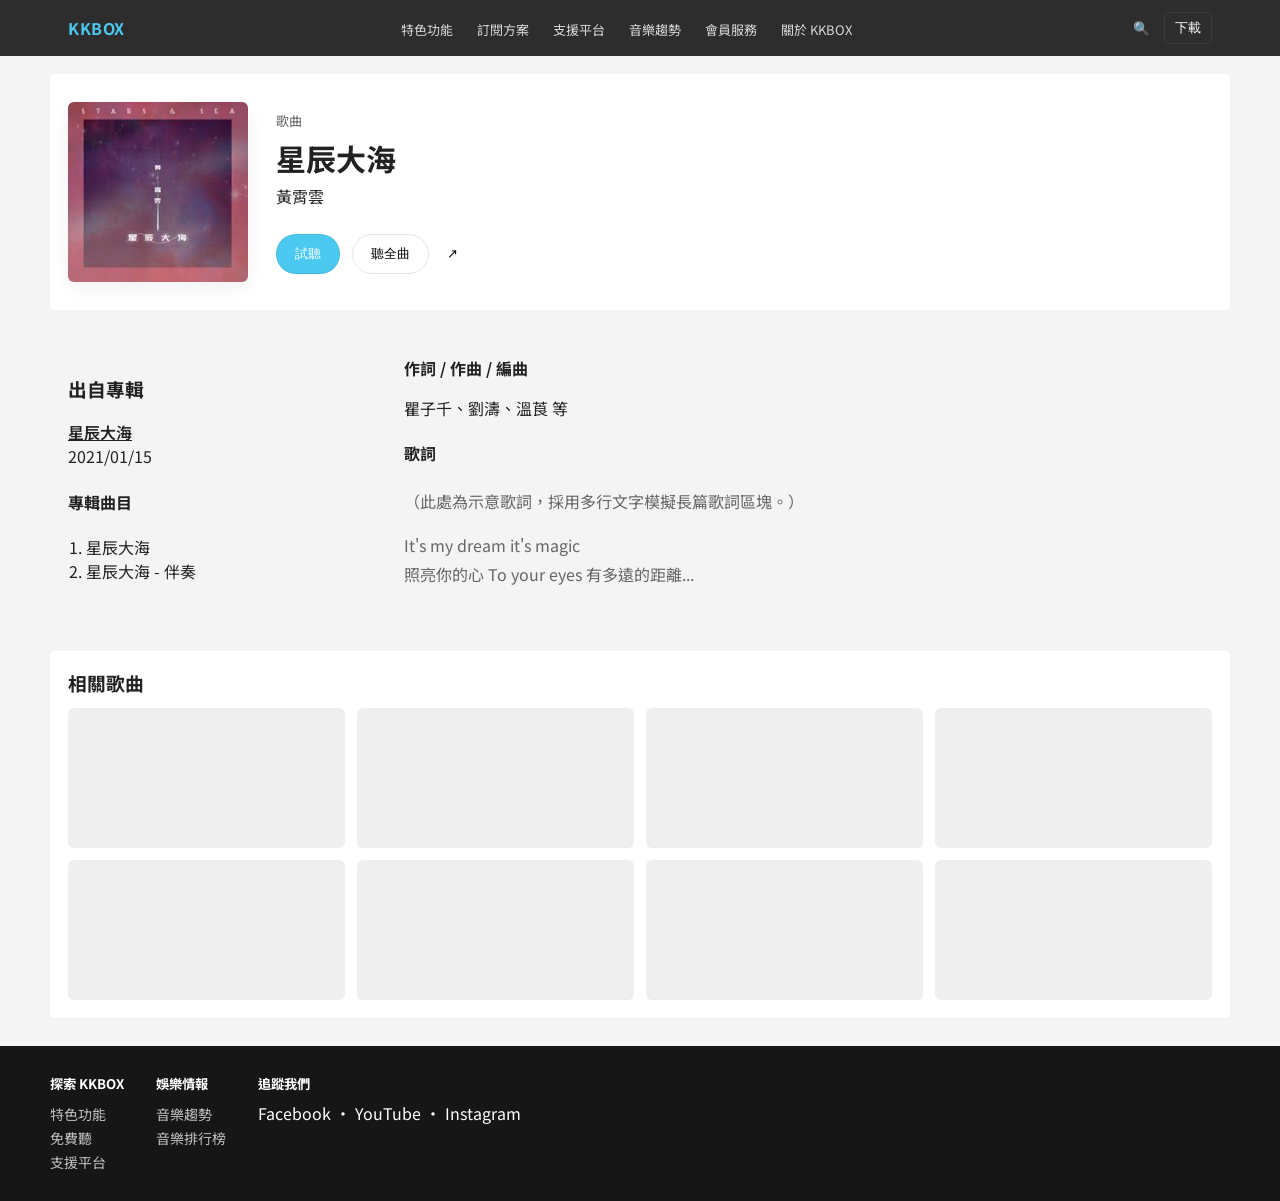
==== index.html @ 29dc39b8 "Initial commit: KKBOX clone wireframe" ====
<!doctype html>
<html lang="zh-Hant">
  <head>
    <meta charset="utf-8" />
    <meta name="viewport" content="width=device-width,initial-scale=1" />
    <title>KKBOX — 星辰大海 (Clone)</title>
    <link rel="preconnect" href="https://fonts.gstatic.com" crossorigin>
    <link href="https://fonts.googleapis.com/css2?family=Noto+Sans+TC:wght@400;500;700&display=swap" rel="stylesheet">
    <link rel="stylesheet" href="styles.css">
  </head>
  <body>
    <header class="site-header">
      <div class="container header-inner">
        <div class="brand">KKBOX</div>
        <nav class="main-nav">
          <a href="#">特色功能</a>
          <a href="#">訂閱方案</a>
          <a href="#">支援平台</a>
          <a href="#">音樂趨勢</a>
          <a href="#">會員服務</a>
          <a href="#">關於 KKBOX</a>
        </nav>
        <div class="header-actions">
          <button id="searchBtn" class="icon">🔍</button>
          <button class="download">下載</button>
        </div>
      </div>
    </header>

    <main class="container">
      <section class="hero" role="region" aria-label="Song hero">
        <div class="art">
          <img src="download.jpg" alt="星辰大海 專輯封面" class="album-img">
        </div>
        <div class="hero-meta">
          <div class="kicker">歌曲</div>
          <h1 class="title">星辰大海</h1>
          <a href="#" class="artist" aria-label="artist page">黃霄雲</a>

          <div class="ctas">
            <button id="previewBtn" class="btn primary" aria-pressed="false">試聽</button>
            <button class="btn outline">聽全曲</button>
            <button id="shareBtn" class="icon share" aria-haspopup="dialog" aria-controls="shareModal">↗</button>
          </div>
        </div>
      </section>

      <section class="details">
        <aside class="left">
          <div class="album-block">
            <h3>出自專輯</h3>
            <a href="#">星辰大海</a>
            <div class="date">2021/01/15</div>
          </div>

          <div class="tracks">
            <h4>專輯曲目</h4>
            <ol>
              <li>星辰大海</li>
              <li>星辰大海 - 伴奏</li>
            </ol>
          </div>
        </aside>

        <article class="right">
          <div class="credits">
            <strong>作詞 / 作曲 / 編曲</strong>
            <p>瞿子千、劉濤、溫莨 等</p>
          </div>

          <div class="lyrics">
            <h4>歌詞</h4>
            <p>（此處為示意歌詞，採用多行文字模擬長篇歌詞區塊。）</p>
            <p>It's my dream it's magic<br>照亮你的心 To your eyes 有多遠的距離...</p>
          </div>
        </article>
      </section>

      <section class="related">
        <h3>相關歌曲</h3>
        <div class="card-grid">
          <div class="card"></div>
          <div class="card"></div>
          <div class="card"></div>
          <div class="card"></div>
          <div class="card"></div>
          <div class="card"></div>
          <div class="card"></div>
          <div class="card"></div>
        </div>
      </section>
    </main>

    <footer class="site-footer">
      <div class="container footer-inner">
        <div class="footer-column">
          <h5>探索 KKBOX</h5>
          <ul>
            <li><a href="#">特色功能</a></li>
            <li><a href="#">免費聽</a></li>
            <li><a href="#">支援平台</a></li>
          </ul>
        </div>
        <div class="footer-column">
          <h5>娛樂情報</h5>
          <ul>
            <li><a href="#">音樂趨勢</a></li>
            <li><a href="#">音樂排行榜</a></li>
          </ul>
        </div>
        <div class="footer-column social">
          <h5>追蹤我們</h5>
          <div class="icons">Facebook • YouTube • Instagram</div>
        </div>
      </div>
    </footer>

    <!-- share modal -->
    <div id="shareModal" class="modal" aria-hidden="true">
      <div class="modal-panel">
        <button id="closeShare" class="modal-close">✕</button>
        <h4>分享這首歌</h4>
        <p>複製連結或分享至社群平台</p>
        <input id="shareLink" readonly value="https://www.kkbox.com/tw/tc/song/9-KExfcPF6qQ23xoM4">
      </div>
    </div>

    <script src="script.js"></script>
  </body>
</html>
---- styles.css ----
:root{
  --bg:#F4F4F4;
  --header:#2D2D2D;
  --footer:#161616;
  --accent:#4CC9F0;
  --text:#222222;
  --muted:#666666;
  --card:#EFEFEF;
}
*{box-sizing:border-box}
html,body{height:100%}
body{font-family: "Noto Sans TC", system-ui, -apple-system, "Segoe UI", Roboto, "Helvetica Neue", Arial; margin:0; background:var(--bg); color:var(--text);}
.container{max-width:1180px;margin:0 auto}

.site-header{background:var(--header);color:#fff}
.header-inner{display:flex;align-items:center;justify-content:space-between;padding:14px 18px}
.brand{color:var(--accent);font-weight:700}
.main-nav a{color:#d9d9d9;text-decoration:none;margin:0 10px;font-size:13px}
.header-actions{display:flex;gap:8px;align-items:center}
.header-actions .download{background:transparent;color:#fff;border:1px solid rgba(255,255,255,0.06);padding:6px 10px;border-radius:4px}
.site-header{background:var(--header);color:#fff;position:sticky;top:0;z-index:30}
.header-inner{display:flex;align-items:center;justify-content:space-between;padding:12px 18px}
.brand{color:var(--accent);font-weight:700;letter-spacing:0.6px}
.header-actions .download{background:transparent;color:#fff;border:1px solid rgba(255,255,255,0.06);padding:6px 10px;border-radius:4px}
.site-header.scrolled{box-shadow:0 2px 8px rgba(0,0,0,0.2)}

.hero{display:flex;gap:28px;align-items:center;padding:28px 18px;background:#fff;margin-top:18px;border-radius:4px}
.art{width:180px;height:180px;background:#DADADA;border-radius:6px}
.hero-meta{flex:1}
.kicker{font-size:13px;color:var(--muted)}
.title{margin:6px 0 4px;font-size:28px}
.artist{display:inline-block;color:var(--text);text-decoration:none;margin-bottom:12px}
.ctas{display:flex;gap:12px;align-items:center;margin-top:12px}
.btn{padding:10px 16px;border-radius:20px;border:1px solid transparent;cursor:pointer}
.btn.primary{background:var(--accent);color:#fff}
.btn.outline{background:#fff;border:1px solid #ddd}
.icon{background:transparent;border:0;cursor:pointer}
.art{width:180px;height:180px;background:linear-gradient(135deg,#cfc6ff 0%, #ffd1dc 60%);border-radius:6px;box-shadow:0 6px 18px rgba(0,0,0,0.06);display:flex;align-items:center;justify-content:center;color:#fff;font-weight:700}

.art .album-img{width:100%;height:100%;object-fit:cover;border-radius:6px;display:block}
.kicker{font-size:13px;color:var(--muted);text-transform:uppercase}
.title{margin:6px 0 4px;font-size:30px}
.ctas{display:flex;gap:12px;align-items:center;margin-top:14px}
.btn{padding:10px 18px;border-radius:22px;border:1px solid transparent;cursor:pointer;font-weight:500}
.btn.primary{background:var(--accent);color:#fff;border-color:rgba(0,0,0,0.06)}
.btn.outline{background:#fff;border:1px solid #e6e6e6}
.icon{background:transparent;border:0;cursor:pointer}

.details{display:flex;gap:56px;padding:28px 18px;margin-top:18px}
.left{width:260px}
.right{flex:1}
.left{width:280px}
.album-block a{display:block;color:var(--text);font-weight:600}
.tracks ol{padding-left:18px}
.credits{margin-bottom:16px}
.lyrics p{line-height:1.8;color:var(--muted)}

.related{margin:18px 0;padding:18px;background:#fff;border-radius:4px}
.card-grid{display:grid;grid-template-columns:repeat(4,1fr);gap:12px;margin-top:12px}
.card{background:#EFEFEF;height:140px;border-radius:6px}
.card{background:var(--card);height:140px;border-radius:6px;transition:transform .18s ease,box-shadow .18s ease}
.card:hover{transform:translateY(-6px);box-shadow:0 10px 30px rgba(0,0,0,0.08)}
.related h3{margin:0}

.site-footer{background:var(--footer);color:#fff;padding:28px 18px;margin-top:28px}
.footer-inner{display:flex;gap:32px}
.footer-column h5{margin:0 0 8px}
.footer-column ul{list-style:none;padding:0;margin:0}
.footer-column a{color:#bfbfbf;text-decoration:none;font-size:14px}

.modal{position:fixed;inset:0;display:none;align-items:center;justify-content:center;background:rgba(0,0,0,0.4)}
.modal[aria-hidden="false"]{display:flex}
.modal-panel{background:#fff;padding:20px;border-radius:8px;min-width:320px}
.modal-close{border:0;background:transparent;float:right;cursor:pointer}
.modal-panel{background:#fff;padding:20px;border-radius:8px;min-width:320px;max-width:560px;width:100%}
.modal-close{border:0;background:transparent;float:right;cursor:pointer;font-size:18px}
.modal-panel input{width:100%;padding:8px;border:1px solid #ddd;border-radius:4px;margin-top:8px}

@media (max-width:900px){
  .container{padding:0 14px}
  .card-grid{grid-template-columns:repeat(2,1fr)}
  .details{flex-direction:column}
  .left{width:100%}
  .hero{flex-direction:column;align-items:flex-start}
}
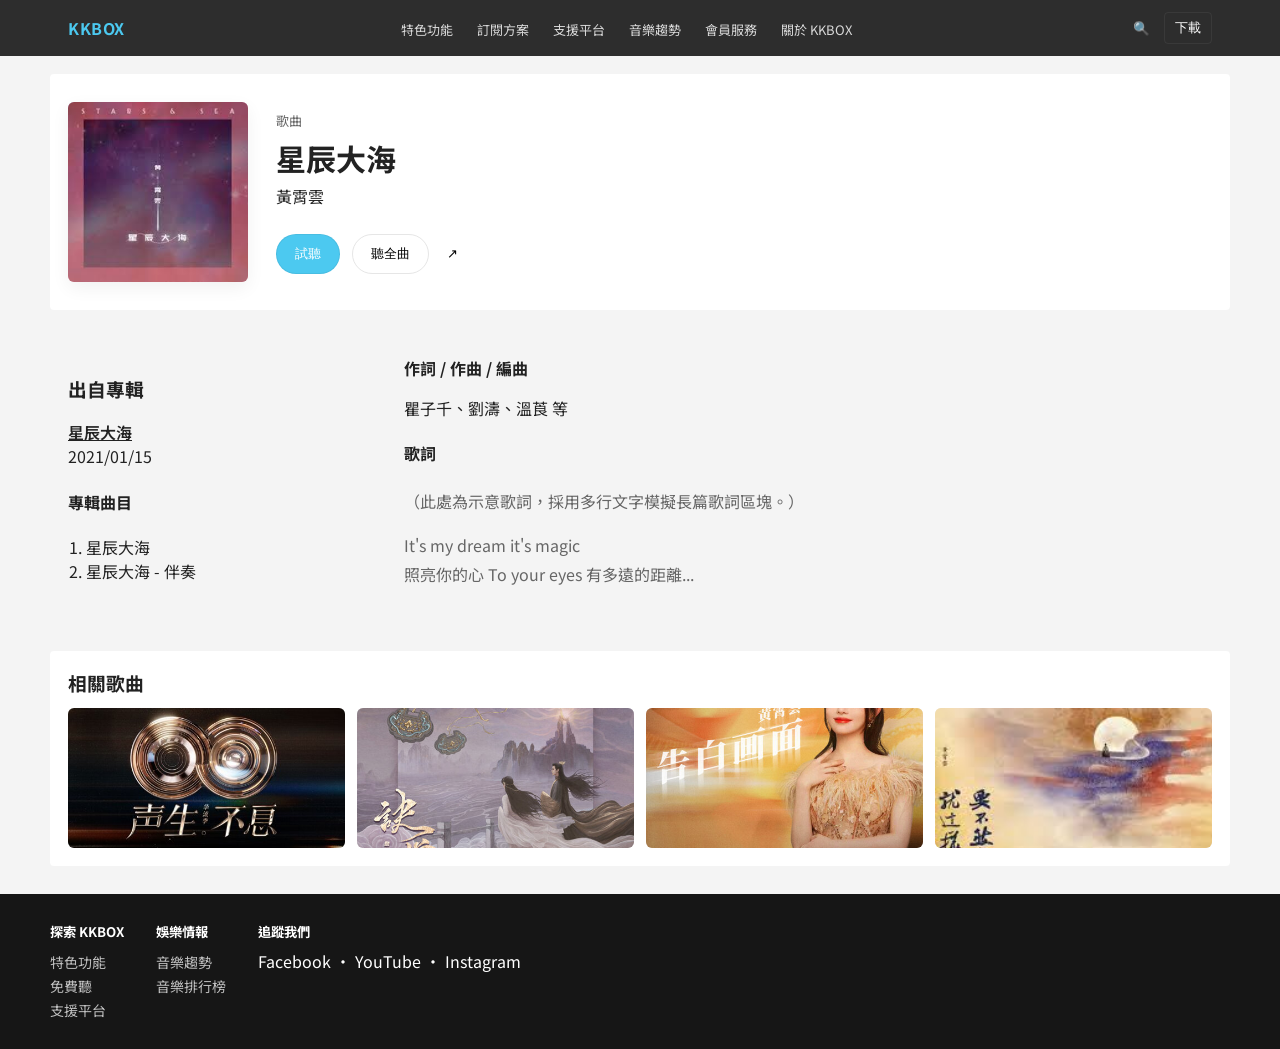
==== commit a245be7a: "Refactor code structure for improved readability and maintainability" ====
--- a/index.html
+++ b/index.html
@@ -79,14 +79,18 @@
       <section class="related">
         <h3>相關歌曲</h3>
         <div class="card-grid">
-          <div class="card"></div>
-          <div class="card"></div>
-          <div class="card"></div>
-          <div class="card"></div>
-          <div class="card"></div>
-          <div class="card"></div>
-          <div class="card"></div>
-          <div class="card"></div>
+          <div class="card">
+            <img src="500x500.jpg" alt="相關歌曲 1">
+          </div>
+          <div class="card">
+            <img src="500x500 (1).jpg" alt="相關歌曲 2">
+          </div>
+          <div class="card">
+            <img src="500x500 (2).jpg" alt="相關歌曲 3">
+          </div>
+          <div class="card">
+            <img src="download (1).jpg" alt="相關歌曲 4">
+          </div>
         </div>
       </section>
     </main>
--- a/styles.css
+++ b/styles.css
@@ -62,6 +62,9 @@
 .card:hover{transform:translateY(-6px);box-shadow:0 10px 30px rgba(0,0,0,0.08)}
 .related h3{margin:0}
 
+/* Ensure images inside related cards cover the card area */
+.card img{width:100%;height:100%;object-fit:cover;border-radius:6px;display:block}
+
 .site-footer{background:var(--footer);color:#fff;padding:28px 18px;margin-top:28px}
 .footer-inner{display:flex;gap:32px}
 .footer-column h5{margin:0 0 8px}
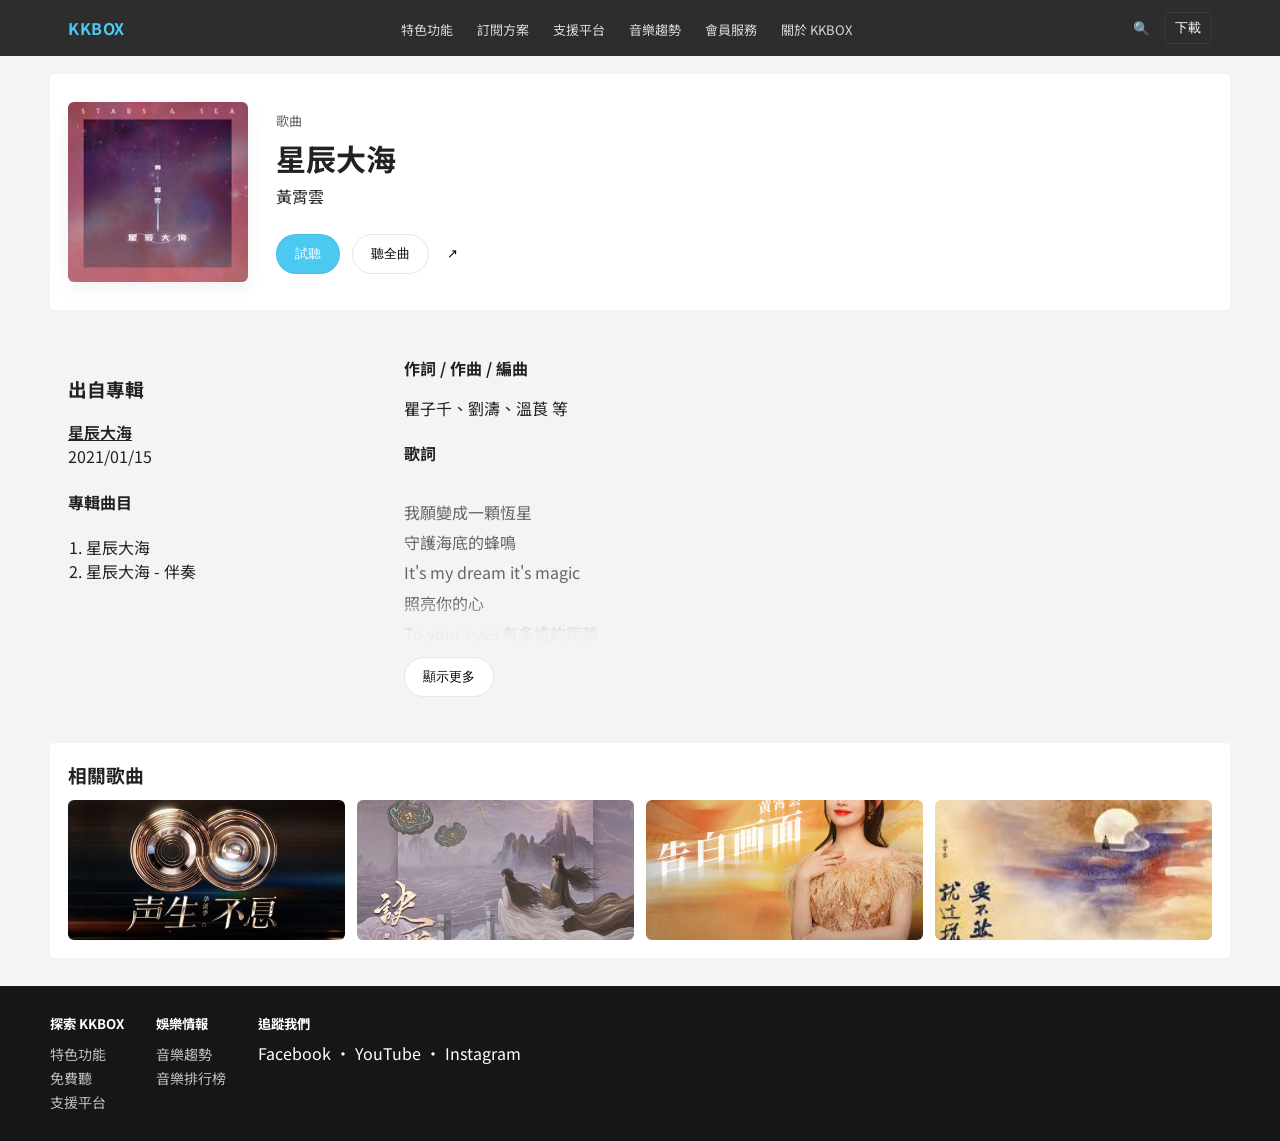
==== commit 59e18220: "Add lyrics section with toggle functionality and styles for expand/collapse" ====
--- a/index.html
+++ b/index.html
@@ -70,8 +70,30 @@
 
           <div class="lyrics">
             <h4>歌詞</h4>
-            <p>（此處為示意歌詞，採用多行文字模擬長篇歌詞區塊。）</p>
-            <p>It's my dream it's magic<br>照亮你的心 To your eyes 有多遠的距離...</p>
+            <div id="lyricsContent" class="lyrics-content collapsed" aria-hidden="false">
+              <p>我願變成一顆恆星<br>守護海底的蜂鳴<br>It's my dream it's magic<br>照亮你的心<br>To your eyes 有多遠的距離</p>
+
+              <p>穿過人海 別停下來<br>趁現在還有期待</p>
+
+              <p>會不會我們的愛<br>會被風吹向大海 不再回來<br>每當你向我走來<br>告訴我星辰大海</p>
+
+              <p>遙遙微光 與我同行<br>盛開在黎明<br>To your eyes 有多遠的距離</p>
+
+              <p>穿過人海 別停下來<br>趁現在還有期待</p>
+
+              <p>會不會我們的愛<br>會被風吹向大海 不再回來<br>每當你向我走來<br>告訴我星辰大海</p>
+
+              <p>趁現在還有期待</p>
+
+              <p>會不會我們的愛<br>會被風吹向大海 不再回來<br>每當你向我走來<br>告訴我星辰大海</p>
+
+              <p>會不會我們的愛<br>像星辰守護大海 不曾離開<br>我向你奔赴而來<br>你就是星辰大海</p>
+
+              <p>我眼中熾熱的恆星<br>長夜裡照我前行</p>
+            </div>
+            <div class="lyrics-controls">
+              <button id="toggleLyrics" class="btn outline" aria-expanded="false" aria-controls="lyricsContent">顯示更多</button>
+            </div>
           </div>
         </article>
       </section>
--- a/styles.css
+++ b/styles.css
@@ -79,6 +79,18 @@
 .modal-close{border:0;background:transparent;float:right;cursor:pointer;font-size:18px}
 .modal-panel input{width:100%;padding:8px;border:1px solid #ddd;border-radius:4px;margin-top:8px}
 
+/* Lyrics collapse/expand */
+.lyrics{position:relative;margin-top:12px}
+.lyrics-content{overflow:hidden;transition:max-height .28s ease}
+.lyrics-content.collapsed{max-height:160px}
+.lyrics-content.expanded{max-height:2000px}
+.lyrics-content p{line-height:1.9;color:var(--muted);margin:10px 0}
+.lyrics-controls{margin-top:10px}
+
+/* subtle gradient to hint more content when collapsed */
+.lyrics-content.collapsed{position:relative}
+.lyrics-content.collapsed::after{content:"";position:absolute;left:0;right:0;bottom:0;height:48px;background:linear-gradient(180deg, rgba(255,255,255,0) 0%, rgba(244,244,244,0.95) 70%);pointer-events:none;border-bottom-left-radius:6px;border-bottom-right-radius:6px}
+
 @media (max-width:900px){
   .container{padding:0 14px}
   .card-grid{grid-template-columns:repeat(2,1fr)}
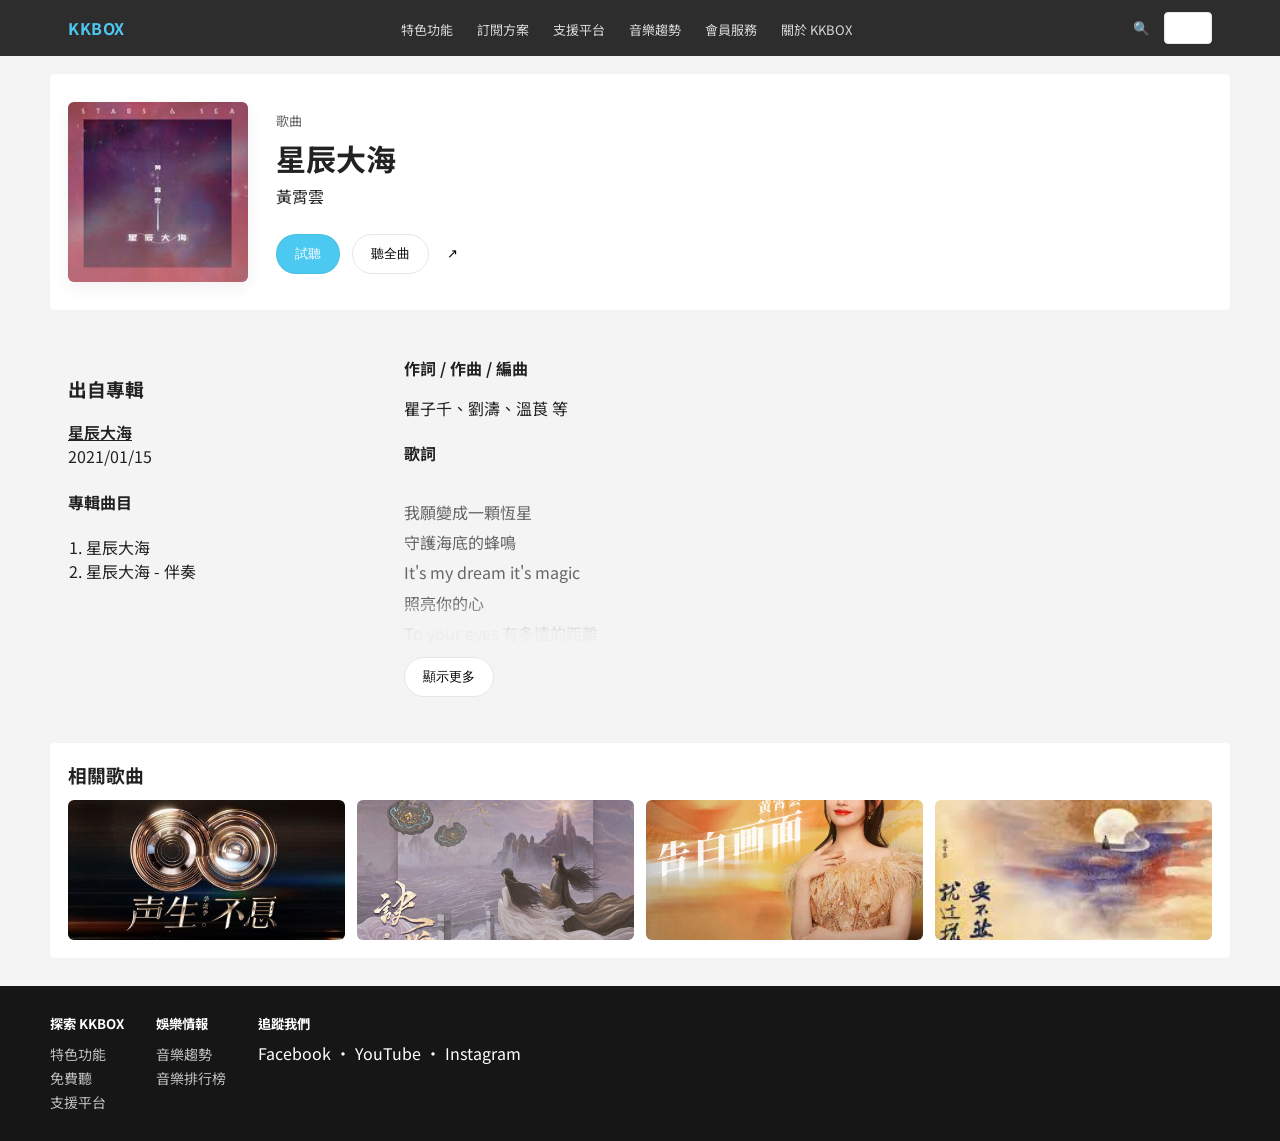
==== commit c96c6deb: "Enhance download button functionality and style for consistency" ====
--- a/index.html
+++ b/index.html
@@ -22,7 +22,7 @@
         </nav>
         <div class="header-actions">
           <button id="searchBtn" class="icon">🔍</button>
-          <button class="download">下載</button>
+          <button id="downloadBtn" class="btn outline download" aria-label="下載專輯">下載</button>
         </div>
       </div>
     </header>
--- a/styles.css
+++ b/styles.css
@@ -18,6 +18,10 @@
 .main-nav a{color:#d9d9d9;text-decoration:none;margin:0 10px;font-size:13px}
 .header-actions{display:flex;gap:8px;align-items:center}
 .header-actions .download{background:transparent;color:#fff;border:1px solid rgba(255,255,255,0.06);padding:6px 10px;border-radius:4px}
+
+/* Style header buttons to visually match page buttons while remaining visible on dark header */
+.header-actions .btn{background:transparent;color:#fff;border:1px solid rgba(255,255,255,0.12);padding:6px 10px;border-radius:10px;font-weight:600}
+.header-actions .btn:hover{background:rgba(255,255,255,0.04)}
 .site-header{background:var(--header);color:#fff;position:sticky;top:0;z-index:30}
 .header-inner{display:flex;align-items:center;justify-content:space-between;padding:12px 18px}
 .brand{color:var(--accent);font-weight:700;letter-spacing:0.6px}
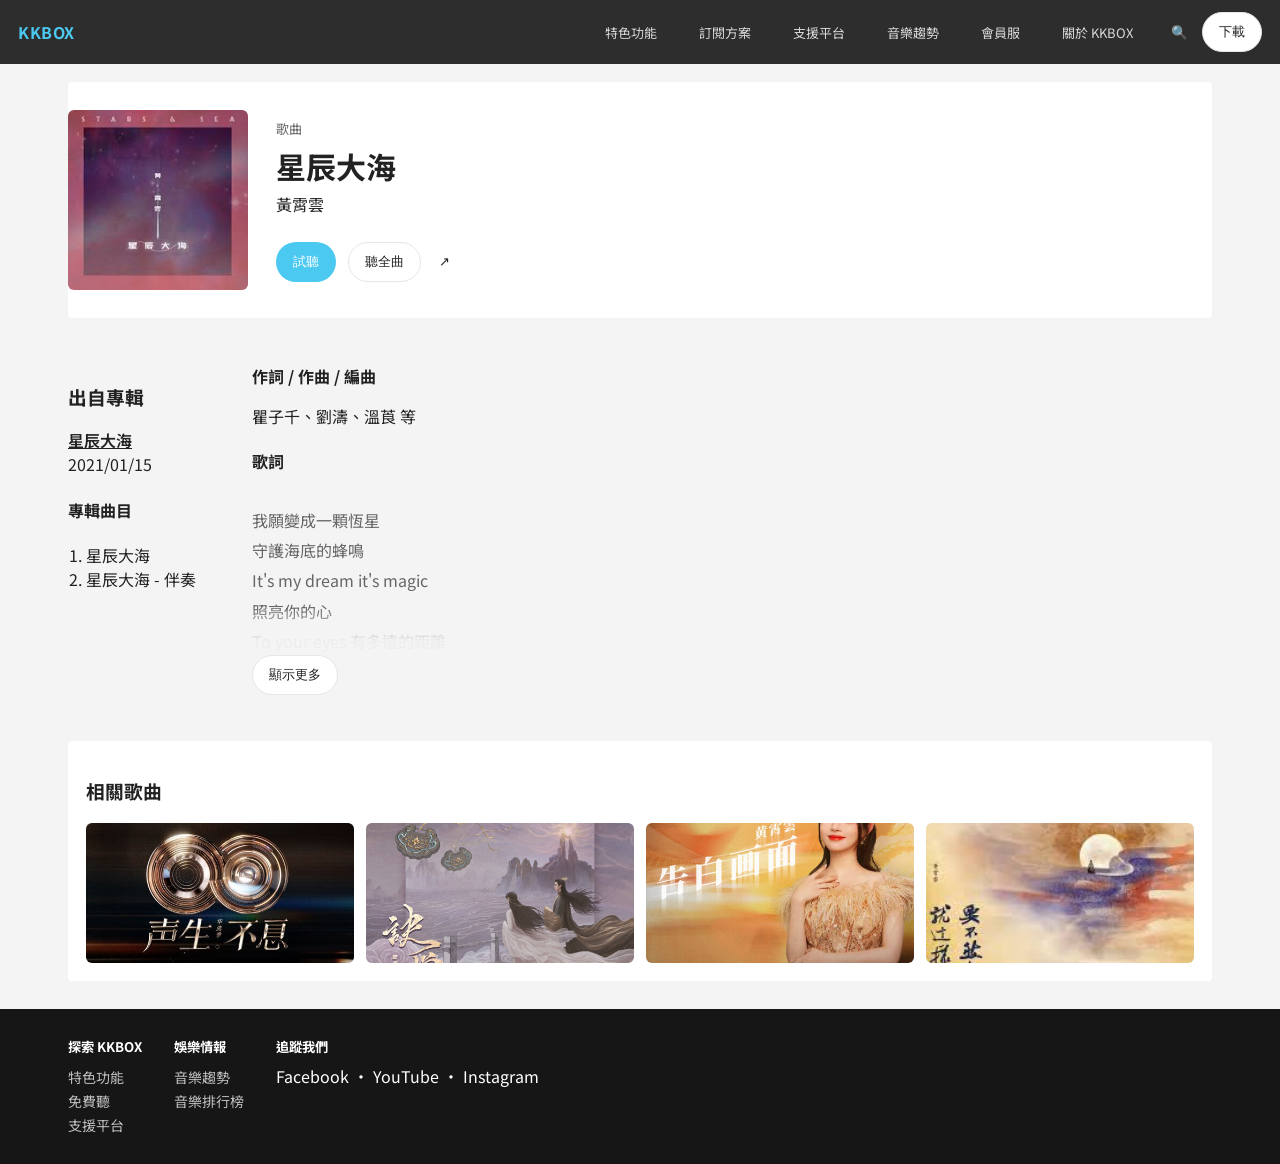
==== commit 43077d9f: "Refactor header structure and simplify CSS for improved readability and maintainability" ====
--- a/index.html
+++ b/index.html
@@ -9,21 +9,19 @@
     <link rel="stylesheet" href="styles.css">
   </head>
   <body>
-    <header class="site-header">
-      <div class="container header-inner">
-        <div class="brand">KKBOX</div>
-        <nav class="main-nav">
-          <a href="#">特色功能</a>
-          <a href="#">訂閱方案</a>
-          <a href="#">支援平台</a>
-          <a href="#">音樂趨勢</a>
-          <a href="#">會員服務</a>
-          <a href="#">關於 KKBOX</a>
-        </nav>
-        <div class="header-actions">
-          <button id="searchBtn" class="icon">🔍</button>
-          <button id="downloadBtn" class="btn outline download" aria-label="下載專輯">下載</button>
-        </div>
+    <header class="site-header container">
+      <div class="brand">KKBOX</div>
+      <nav class="main-nav">
+        <a href="#">特色功能</a>
+        <a href="#">訂閱方案</a>
+        <a href="#">支援平台</a>
+        <a href="#">音樂趨勢</a>
+        <a href="#務">會員服</a>
+        <a href="#">關於 KKBOX</a>
+      </nav>
+      <div class="header-actions">
+        <button id="searchBtn" class="icon">🔍</button>
+        <button id="downloadBtn" class="btn outline download" aria-label="下載專輯">下載</button>
       </div>
     </header>
 
--- a/styles.css
+++ b/styles.css
@@ -1,104 +1,102 @@
+/* Simplified stylesheet - beginner-friendly and minimal
+	 - Consolidated duplicate rules
+	 - Clear layout using flexbox and grid
+	 - Kept styles necessary for header, hero, content, related cards, footer, and modal
+*/
 :root{
-  --bg:#F4F4F4;
-  --header:#2D2D2D;
-  --footer:#161616;
-  --accent:#4CC9F0;
-  --text:#222222;
-  --muted:#666666;
-  --card:#EFEFEF;
+	--bg: #F4F4F4;
+	--header: #2D2D2D;
+	--footer: #161616;
+	--accent: #4CC9F0;
+	--text: #222222;
+	--muted: #666666;
+	--card: #EFEFEF;
 }
+
+/* Base */
 *{box-sizing:border-box}
 html,body{height:100%}
-body{font-family: "Noto Sans TC", system-ui, -apple-system, "Segoe UI", Roboto, "Helvetica Neue", Arial; margin:0; background:var(--bg); color:var(--text);}
-.container{max-width:1180px;margin:0 auto}
+body{
+	margin:0;
+	font-family: "Noto Sans TC", system-ui, -apple-system, "Segoe UI", Roboto, Arial;
+	background:var(--bg);
+	color:var(--text);
+}
+.container{max-width:1180px;margin:0 auto;padding:0 18px}
 
-.site-header{background:var(--header);color:#fff}
-.header-inner{display:flex;align-items:center;justify-content:space-between;padding:14px 18px}
-.brand{color:var(--accent);font-weight:700}
-.main-nav a{color:#d9d9d9;text-decoration:none;margin:0 10px;font-size:13px}
+.site-header, .header{background:var(--header);color:#fff;position:sticky;top:0;z-index:30;width:100%}
+/* Make header background span full width while keeping inner content centered */
+.site-header.container{max-width:100%;margin:0;padding:12px 18px}
+/* Use flexbox: brand left, nav + actions right */
+.site-header.container, .header .container{display:flex;align-items:center;gap:16px}
+.brand{color:var(--accent);font-weight:700;letter-spacing:0.6px}
+.main-nav{display:flex;gap:10px;align-items:center;margin-left:auto}
+.main-nav a{color:#d9d9d9;text-decoration:none;margin:0 8px;font-size:13px;padding:6px 8px;border-radius:6px}
+.main-nav a:hover{background:rgba(255,255,255,0.04);color:#fff}
 .header-actions{display:flex;gap:8px;align-items:center}
-.header-actions .download{background:transparent;color:#fff;border:1px solid rgba(255,255,255,0.06);padding:6px 10px;border-radius:4px}
+.icon{background:transparent;border:0;cursor:pointer;color:inherit}
 
-/* Style header buttons to visually match page buttons while remaining visible on dark header */
-.header-actions .btn{background:transparent;color:#fff;border:1px solid rgba(255,255,255,0.12);padding:6px 10px;border-radius:10px;font-weight:600}
-.header-actions .btn:hover{background:rgba(255,255,255,0.04)}
-.site-header{background:var(--header);color:#fff;position:sticky;top:0;z-index:30}
-.header-inner{display:flex;align-items:center;justify-content:space-between;padding:12px 18px}
-.brand{color:var(--accent);font-weight:700;letter-spacing:0.6px}
-.header-actions .download{background:transparent;color:#fff;border:1px solid rgba(255,255,255,0.06);padding:6px 10px;border-radius:4px}
-.site-header.scrolled{box-shadow:0 2px 8px rgba(0,0,0,0.2)}
+/* Buttons */
+.btn{padding:10px 16px;border-radius:20px;border:1px solid transparent;cursor:pointer;font-weight:500}
+.btn.primary{background:var(--accent);color:#fff}
+.btn.outline{background:#fff;border:1px solid #e6e6e6;color:var(--text)}
+.btn.small{padding:6px 10px;border-radius:6px}
 
-.hero{display:flex;gap:28px;align-items:center;padding:28px 18px;background:#fff;margin-top:18px;border-radius:4px}
-.art{width:180px;height:180px;background:#DADADA;border-radius:6px}
+/* Hero */
+.hero{display:flex;gap:28px;align-items:center;padding:28px 0;background:#fff;margin-top:18px;border-radius:4px}
+.art{width:180px;height:180px;border-radius:6px;overflow:hidden;display:flex;align-items:center;justify-content:center;background:linear-gradient(135deg,#cfc6ff 0%, #ffd1dc 60%)}
+.album-img{width:100%;height:100%;object-fit:cover;display:block}
 .hero-meta{flex:1}
-.kicker{font-size:13px;color:var(--muted)}
-.title{margin:6px 0 4px;font-size:28px}
-.artist{display:inline-block;color:var(--text);text-decoration:none;margin-bottom:12px}
-.ctas{display:flex;gap:12px;align-items:center;margin-top:12px}
-.btn{padding:10px 16px;border-radius:20px;border:1px solid transparent;cursor:pointer}
-.btn.primary{background:var(--accent);color:#fff}
-.btn.outline{background:#fff;border:1px solid #ddd}
-.icon{background:transparent;border:0;cursor:pointer}
-.art{width:180px;height:180px;background:linear-gradient(135deg,#cfc6ff 0%, #ffd1dc 60%);border-radius:6px;box-shadow:0 6px 18px rgba(0,0,0,0.06);display:flex;align-items:center;justify-content:center;color:#fff;font-weight:700}
-
-.art .album-img{width:100%;height:100%;object-fit:cover;border-radius:6px;display:block}
 .kicker{font-size:13px;color:var(--muted);text-transform:uppercase}
 .title{margin:6px 0 4px;font-size:30px}
+.artist{display:inline-block;color:var(--text);text-decoration:none;margin-bottom:12px}
 .ctas{display:flex;gap:12px;align-items:center;margin-top:14px}
-.btn{padding:10px 18px;border-radius:22px;border:1px solid transparent;cursor:pointer;font-weight:500}
-.btn.primary{background:var(--accent);color:#fff;border-color:rgba(0,0,0,0.06)}
-.btn.outline{background:#fff;border:1px solid #e6e6e6}
-.icon{background:transparent;border:0;cursor:pointer}
 
-.details{display:flex;gap:56px;padding:28px 18px;margin-top:18px}
-.left{width:260px}
-.right{flex:1}
-.left{width:280px}
+/* Main content layout */
+.details{display:flex;gap:56px;padding:28px 0;margin-top:18px}
+.aside{width:280px}
+.main{flex:1}
 .album-block a{display:block;color:var(--text);font-weight:600}
 .tracks ol{padding-left:18px}
 .credits{margin-bottom:16px}
-.lyrics p{line-height:1.8;color:var(--muted)}
 
+/* Lyrics collapse */
+.lyrics-content{overflow:hidden;transition:max-height .28s ease}
+.lyrics-content.collapsed{max-height:160px;position:relative}
+.lyrics-content.collapsed::after{content:'';position:absolute;left:0;right:0;bottom:0;height:48px;background:linear-gradient(180deg, rgba(255,255,255,0) 0%, rgba(244,244,244,0.95) 70%);pointer-events:none}
+.lyrics p{line-height:1.9;color:var(--muted);margin:10px 0}
+
+/* Related cards */
 .related{margin:18px 0;padding:18px;background:#fff;border-radius:4px}
 .card-grid{display:grid;grid-template-columns:repeat(4,1fr);gap:12px;margin-top:12px}
-.card{background:#EFEFEF;height:140px;border-radius:6px}
 .card{background:var(--card);height:140px;border-radius:6px;transition:transform .18s ease,box-shadow .18s ease}
 .card:hover{transform:translateY(-6px);box-shadow:0 10px 30px rgba(0,0,0,0.08)}
-.related h3{margin:0}
-
-/* Ensure images inside related cards cover the card area */
 .card img{width:100%;height:100%;object-fit:cover;border-radius:6px;display:block}
 
-.site-footer{background:var(--footer);color:#fff;padding:28px 18px;margin-top:28px}
-.footer-inner{display:flex;gap:32px}
+/* Footer */
+.site-footer{background:var(--footer);color:#fff;padding:28px 0;margin-top:28px}
+.footer-inner{display:flex;gap:32px;max-width:1180px;margin:0 auto;padding:0 18px}
 .footer-column h5{margin:0 0 8px}
 .footer-column ul{list-style:none;padding:0;margin:0}
 .footer-column a{color:#bfbfbf;text-decoration:none;font-size:14px}
 
+/* Share modal (simple) */
 .modal{position:fixed;inset:0;display:none;align-items:center;justify-content:center;background:rgba(0,0,0,0.4)}
 .modal[aria-hidden="false"]{display:flex}
-.modal-panel{background:#fff;padding:20px;border-radius:8px;min-width:320px}
-.modal-close{border:0;background:transparent;float:right;cursor:pointer}
-.modal-panel{background:#fff;padding:20px;border-radius:8px;min-width:320px;max-width:560px;width:100%}
+.modal-panel{background:#fff;padding:20px;border-radius:8px;min-width:320px;max-width:560px;width:90%}
 .modal-close{border:0;background:transparent;float:right;cursor:pointer;font-size:18px}
 .modal-panel input{width:100%;padding:8px;border:1px solid #ddd;border-radius:4px;margin-top:8px}
 
-/* Lyrics collapse/expand */
-.lyrics{position:relative;margin-top:12px}
-.lyrics-content{overflow:hidden;transition:max-height .28s ease}
-.lyrics-content.collapsed{max-height:160px}
-.lyrics-content.expanded{max-height:2000px}
-.lyrics-content p{line-height:1.9;color:var(--muted);margin:10px 0}
-.lyrics-controls{margin-top:10px}
+/* Responsive */
+@media (max-width:900px){
+	.container{padding:0 14px}
+	.card-grid{grid-template-columns:repeat(2,1fr)}
+	.details{flex-direction:column}
+	.aside{width:100%}
+	.hero{flex-direction:column;align-items:flex-start}
+}
 
-/* subtle gradient to hint more content when collapsed */
-.lyrics-content.collapsed{position:relative}
-.lyrics-content.collapsed::after{content:"";position:absolute;left:0;right:0;bottom:0;height:48px;background:linear-gradient(180deg, rgba(255,255,255,0) 0%, rgba(244,244,244,0.95) 70%);pointer-events:none;border-bottom-left-radius:6px;border-bottom-right-radius:6px}
+/* Small utilities */
+.text-muted{color:var(--muted)}
+.hide{display:none}
 
-@media (max-width:900px){
-  .container{padding:0 14px}
-  .card-grid{grid-template-columns:repeat(2,1fr)}
-  .details{flex-direction:column}
-  .left{width:100%}
-  .hero{flex-direction:column;align-items:flex-start}
-}
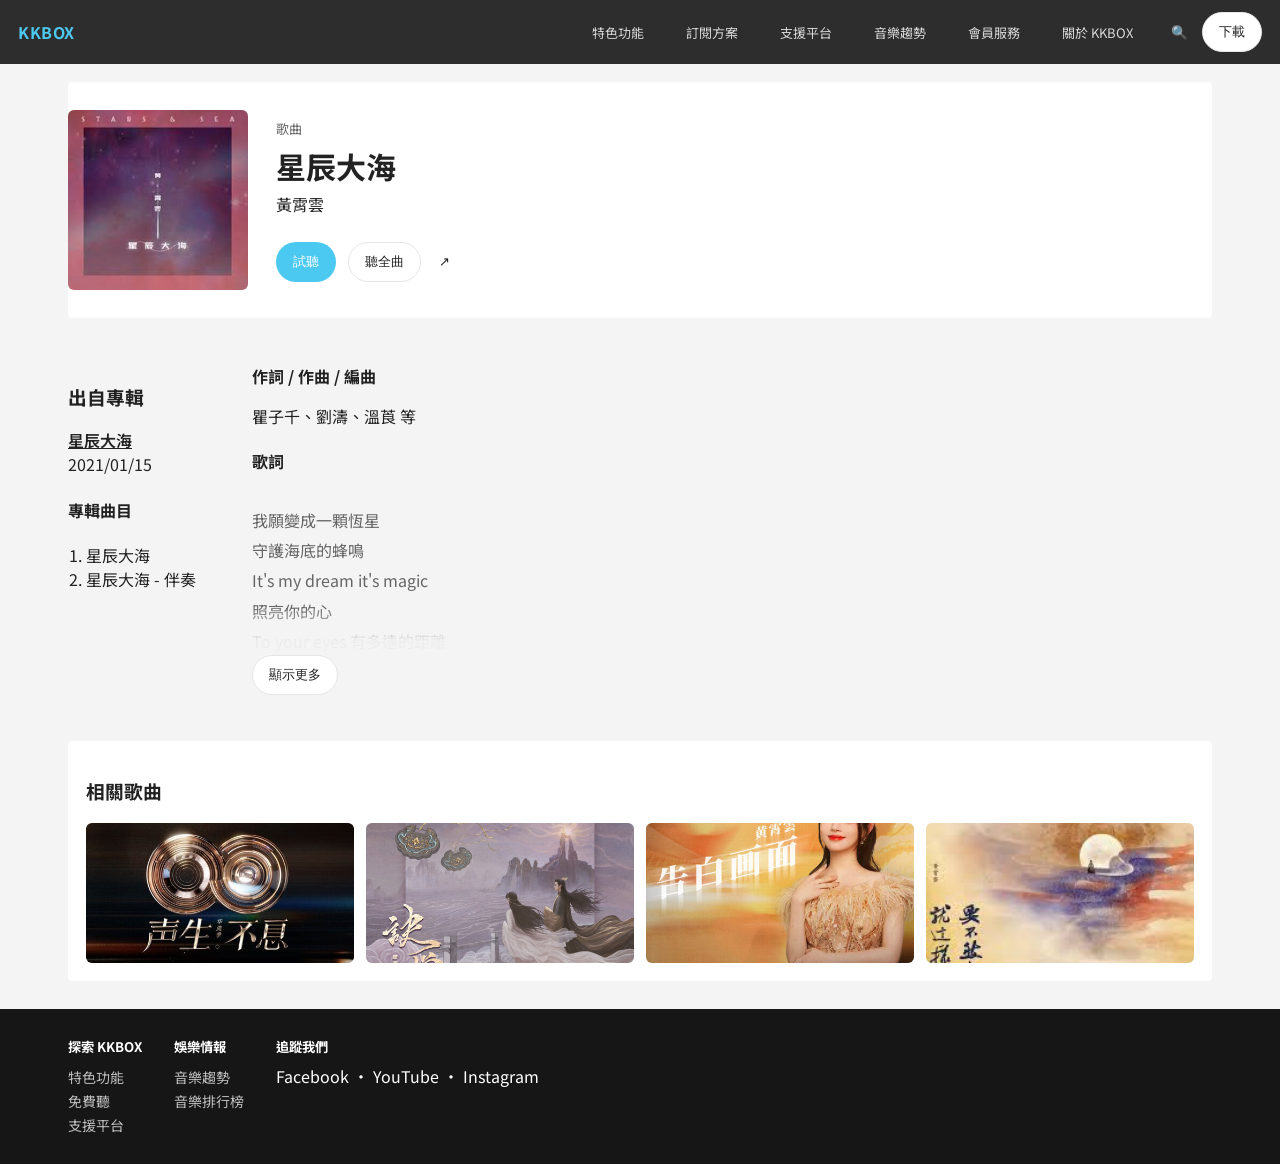
==== commit ce5e4a70: "Update navigation links to redirect to login page and enhance script organization for better readabi" ====
--- a/index.html
+++ b/index.html
@@ -12,12 +12,12 @@
     <header class="site-header container">
       <div class="brand">KKBOX</div>
       <nav class="main-nav">
-        <a href="#">特色功能</a>
-        <a href="#">訂閱方案</a>
-        <a href="#">支援平台</a>
-        <a href="#">音樂趨勢</a>
-        <a href="#務">會員服</a>
-        <a href="#">關於 KKBOX</a>
+        <a href="login.html">特色功能</a>
+        <a href="login.html">訂閱方案</a>
+        <a href="login.html">支援平台</a>
+        <a href="login.html">音樂趨勢</a>
+        <a href="login.html">會員服務</a>
+        <a href="login.html">關於 KKBOX</a>
       </nav>
       <div class="header-actions">
         <button id="searchBtn" class="icon">🔍</button>
